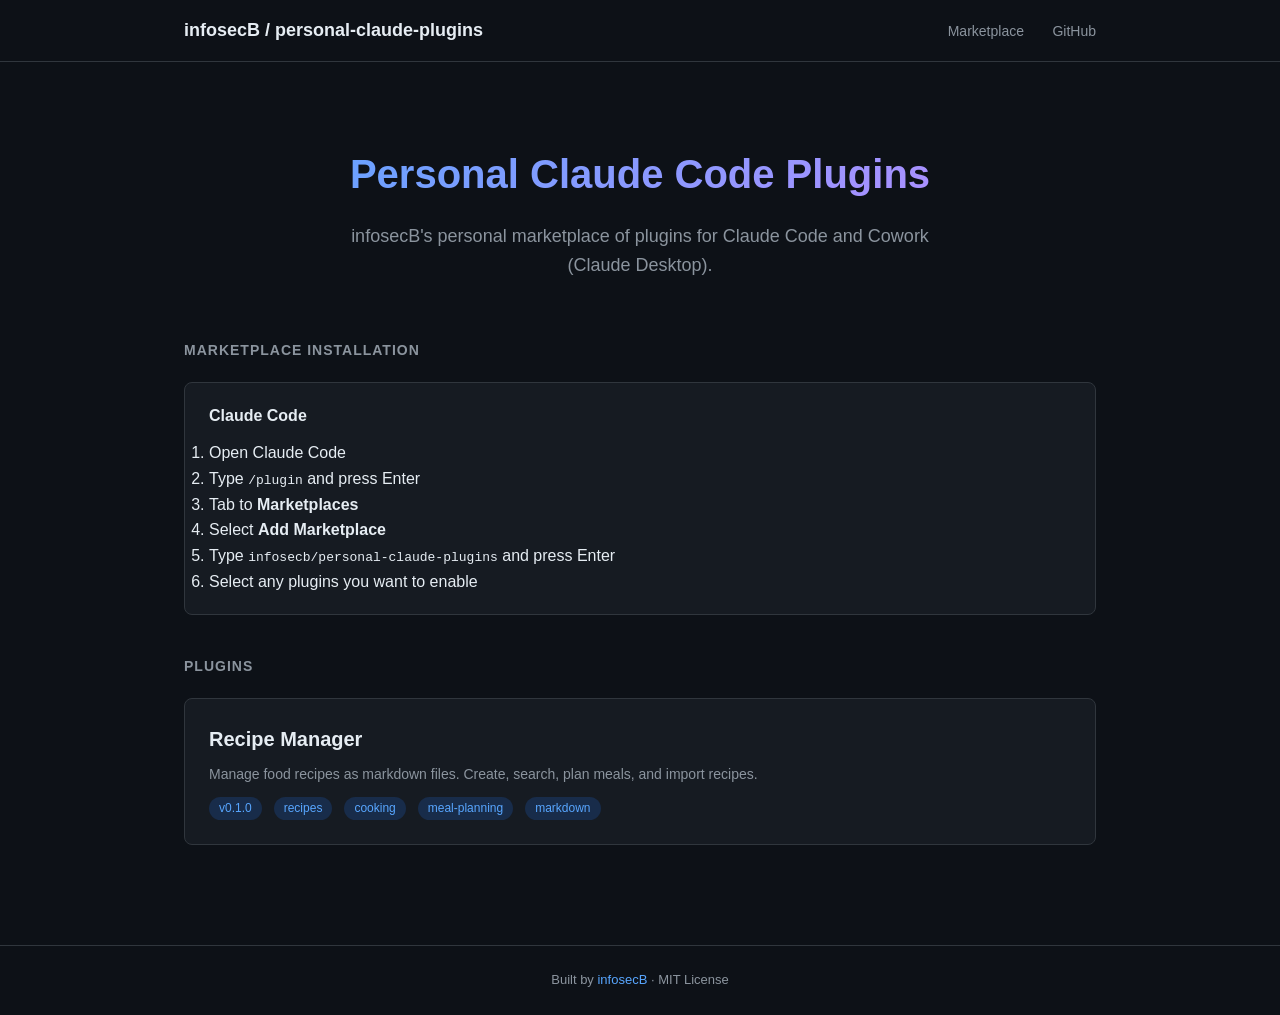
==== docs/index.html @ 0f13b1a0 "initial commit" ====
<!DOCTYPE html>
<html lang="en">
<head>
  <meta charset="UTF-8">
  <meta name="viewport" content="width=device-width, initial-scale=1.0">
  <title>infosecB's Personal Claude Code Plugins</title>
  <link rel="stylesheet" href="style.css">
</head>
<body>
  <header>
    <div class="container">
      <a href="./" class="logo">infosecB / personal-claude-plugins</a>
      <nav>
        <a href="./">Marketplace</a>
        <a href="https://github.com/infosecB/personal-claude-plugins">GitHub</a>
      </nav>
    </div>
  </header>

  <main class="container">
    <div class="hero">
      <h1>Personal Claude Code Plugins</h1>
      <p>infosecB's personal marketplace of plugins for Claude Code and Cowork (Claude Desktop).</p>
    </div>

    <div class="section-title">Marketplace Installation</div>
    <div class="install-box">
      <h3>Claude Code</h3>
      <ol>
        <li>Open Claude Code</li>
        <li>Type <code>/plugin</code> and press Enter</li>
        <li>Tab to <strong>Marketplaces</strong></li>
        <li>Select <strong>Add Marketplace</strong></li>
        <li>Type <code>infosecb/personal-claude-plugins</code> and press Enter</li>
        <li>Select any plugins you want to enable</li>
      </ol>
    </div>

    <div class="section-title">Plugins</div>
    <div class="plugin-grid">
      <div class="plugin-card">
        <h3><a href="recipe-manager.html">Recipe Manager</a></h3>
        <p>Manage food recipes as markdown files. Create, search, plan meals, and import recipes.</p>
        <div class="plugin-meta">
          <span class="tag">v0.1.0</span>
          <span class="tag">recipes</span>
          <span class="tag">cooking</span>
          <span class="tag">meal-planning</span>
          <span class="tag">markdown</span>
        </div>
      </div>
    </div>
  </main>

  <footer>
    <div class="container">
      Built by <a href="https://github.com/infosecB">infosecB</a> &middot; MIT License
    </div>
  </footer>
</body>
</html>
---- docs/style.css ----
:root {
  --bg: #0d1117;
  --surface: #161b22;
  --border: #30363d;
  --text: #e6edf3;
  --text-muted: #8b949e;
  --accent: #58a6ff;
  --accent-hover: #79c0ff;
  --tag-bg: #1f6feb33;
  --tag-text: #58a6ff;
  --green: #3fb950;
  --purple: #bc8cff;
  --max-width: 960px;
}

* { margin: 0; padding: 0; box-sizing: border-box; }

body {
  font-family: -apple-system, BlinkMacSystemFont, 'Segoe UI', Helvetica, Arial, sans-serif;
  background: var(--bg);
  color: var(--text);
  line-height: 1.6;
}

a { color: var(--accent); text-decoration: none; }
a:hover { color: var(--accent-hover); text-decoration: underline; }

/* Layout */
.container { max-width: var(--max-width); margin: 0 auto; padding: 0 24px; }

/* Header */
header {
  border-bottom: 1px solid var(--border);
  padding: 16px 0;
}
header .container {
  display: flex;
  align-items: center;
  justify-content: space-between;
}
header .logo {
  font-size: 18px;
  font-weight: 600;
  color: var(--text);
}
header nav a {
  margin-left: 24px;
  color: var(--text-muted);
  font-size: 14px;
}
header nav a:hover { color: var(--text); text-decoration: none; }

/* Hero */
.hero {
  text-align: center;
  padding: 80px 0 60px;
}
.hero h1 {
  font-size: 40px;
  font-weight: 700;
  margin-bottom: 16px;
  background: linear-gradient(135deg, var(--accent), var(--purple));
  -webkit-background-clip: text;
  -webkit-text-fill-color: transparent;
  background-clip: text;
}
.hero p {
  font-size: 18px;
  color: var(--text-muted);
  max-width: 600px;
  margin: 0 auto;
}

/* Plugin cards */
.plugin-grid {
  display: grid;
  grid-template-columns: 1fr;
  gap: 16px;
  padding-bottom: 60px;
}
.plugin-card {
  background: var(--surface);
  border: 1px solid var(--border);
  border-radius: 8px;
  padding: 24px;
  transition: border-color 0.2s;
}
.plugin-card:hover { border-color: var(--accent); }
.plugin-card h3 { font-size: 20px; margin-bottom: 8px; }
.plugin-card h3 a { color: var(--text); }
.plugin-card h3 a:hover { color: var(--accent); text-decoration: none; }
.plugin-card p { color: var(--text-muted); font-size: 14px; margin-bottom: 12px; }
.plugin-meta {
  display: flex;
  gap: 12px;
  flex-wrap: wrap;
}
.tag {
  display: inline-block;
  background: var(--tag-bg);
  color: var(--tag-text);
  padding: 2px 10px;
  border-radius: 12px;
  font-size: 12px;
}

/* Section headings */
.section-title {
  font-size: 14px;
  font-weight: 600;
  text-transform: uppercase;
  letter-spacing: 1px;
  color: var(--text-muted);
  margin-bottom: 20px;
}

/* Install box */
.install-box {
  background: var(--surface);
  border: 1px solid var(--border);
  border-radius: 8px;
  padding: 20px 24px;
  margin-bottom: 40px;
}
.install-box h3 {
  font-size: 16px;
  margin-bottom: 12px;
}
.install-box pre {
  background: var(--bg);
  border: 1px solid var(--border);
  border-radius: 6px;
  padding: 12px 16px;
  font-size: 14px;
  overflow-x: auto;
  color: var(--green);
  font-family: 'SF Mono', 'Fira Code', monospace;
}
.install-box p {
  color: var(--text-muted);
  font-size: 14px;
  margin-top: 8px;
}

/* Plugin detail page */
.page-header {
  padding: 48px 0 24px;
  border-bottom: 1px solid var(--border);
  margin-bottom: 40px;
}
.page-header h1 {
  font-size: 32px;
  font-weight: 700;
  margin-bottom: 8px;
}
.page-header p {
  color: var(--text-muted);
  font-size: 16px;
}

.skill-section {
  margin-bottom: 48px;
}
.skill-section h2 {
  font-size: 22px;
  font-weight: 600;
  margin-bottom: 8px;
  padding-bottom: 8px;
  border-bottom: 1px solid var(--border);
}
.skill-section h3 {
  font-size: 16px;
  font-weight: 600;
  margin: 20px 0 8px;
  color: var(--text);
}
.skill-section p, .skill-section li {
  color: var(--text-muted);
  font-size: 15px;
}
.skill-section ul, .skill-section ol {
  padding-left: 20px;
  margin: 8px 0;
}
.skill-section li { margin-bottom: 4px; }
.skill-section code {
  background: var(--bg);
  border: 1px solid var(--border);
  padding: 1px 6px;
  border-radius: 4px;
  font-size: 13px;
  font-family: 'SF Mono', 'Fira Code', monospace;
  color: var(--accent);
}
.skill-header {
  display: flex;
  align-items: center;
  gap: 12px;
  margin-bottom: 4px;
}
.skill-invoke {
  font-size: 13px;
  color: var(--green);
  font-family: 'SF Mono', 'Fira Code', monospace;
  background: var(--bg);
  border: 1px solid var(--border);
  padding: 2px 8px;
  border-radius: 4px;
}

/* Recipe format */
.format-table {
  width: 100%;
  border-collapse: collapse;
  margin: 16px 0;
  font-size: 14px;
}
.format-table th, .format-table td {
  text-align: left;
  padding: 8px 12px;
  border-bottom: 1px solid var(--border);
}
.format-table th {
  color: var(--text);
  font-weight: 600;
}
.format-table td {
  color: var(--text-muted);
}

/* Footer */
footer {
  border-top: 1px solid var(--border);
  padding: 24px 0;
  text-align: center;
  color: var(--text-muted);
  font-size: 13px;
  margin-top: 40px;
}

/* Breadcrumb */
.breadcrumb {
  padding: 12px 0;
  font-size: 14px;
  color: var(--text-muted);
}
.breadcrumb a { color: var(--text-muted); }
.breadcrumb a:hover { color: var(--accent); }
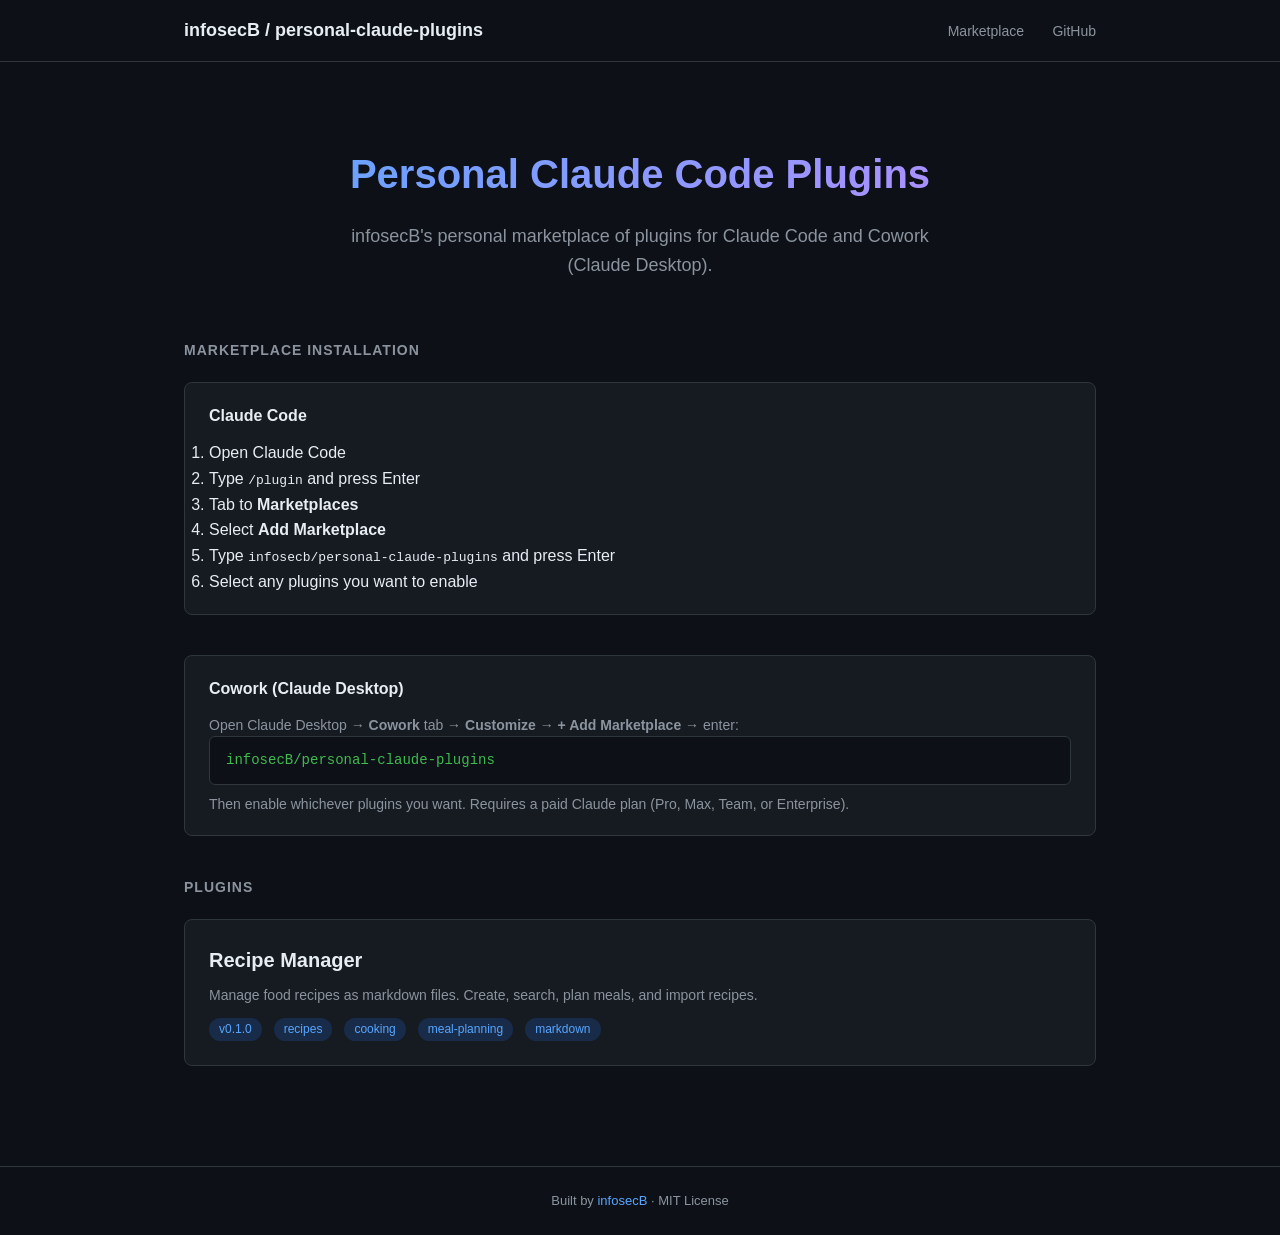
==== commit b27ea3db: "fix docs" ====
--- a/docs/index.html
+++ b/docs/index.html
@@ -35,6 +35,12 @@
         <li>Select any plugins you want to enable</li>
       </ol>
     </div>
+    <div class="install-box">
+      <h3>Cowork (Claude Desktop)</h3>
+      <p>Open Claude Desktop &rarr; <strong>Cowork</strong> tab &rarr; <strong>Customize</strong> &rarr; <strong>+ Add Marketplace</strong> &rarr; enter:</p>
+      <pre>infosecB/personal-claude-plugins</pre>
+      <p>Then enable whichever plugins you want. Requires a paid Claude plan (Pro, Max, Team, or Enterprise).</p>
+      </div>
 
     <div class="section-title">Plugins</div>
     <div class="plugin-grid">
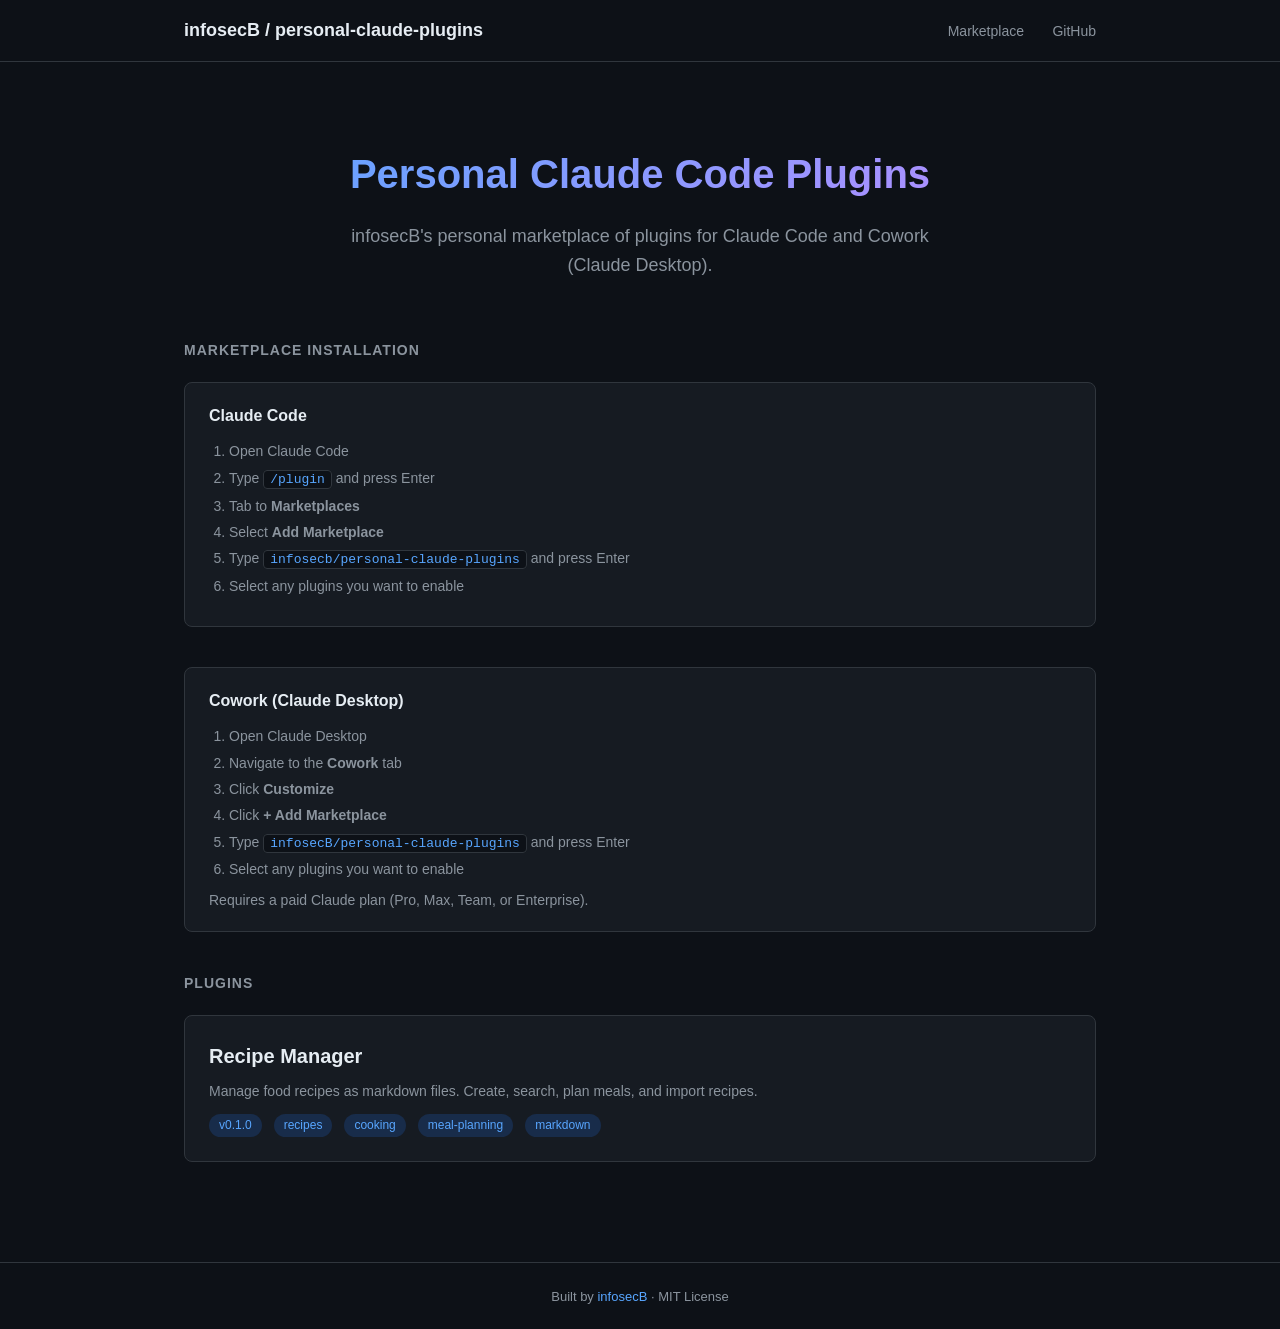
==== commit 3fe55006: "update docs" ====
--- a/docs/index.html
+++ b/docs/index.html
@@ -37,10 +37,16 @@
     </div>
     <div class="install-box">
       <h3>Cowork (Claude Desktop)</h3>
-      <p>Open Claude Desktop &rarr; <strong>Cowork</strong> tab &rarr; <strong>Customize</strong> &rarr; <strong>+ Add Marketplace</strong> &rarr; enter:</p>
-      <pre>infosecB/personal-claude-plugins</pre>
-      <p>Then enable whichever plugins you want. Requires a paid Claude plan (Pro, Max, Team, or Enterprise).</p>
-      </div>
+      <ol>
+        <li>Open Claude Desktop</li>
+        <li>Navigate to the <strong>Cowork</strong> tab</li>
+        <li>Click <strong>Customize</strong></li>
+        <li>Click <strong>+ Add Marketplace</strong></li>
+        <li>Type <code>infosecB/personal-claude-plugins</code> and press Enter</li>
+        <li>Select any plugins you want to enable</li>
+      </ol>
+      <p>Requires a paid Claude plan (Pro, Max, Team, or Enterprise).</p>
+    </div>
 
     <div class="section-title">Plugins</div>
     <div class="plugin-grid">
--- a/docs/style.css
+++ b/docs/style.css
@@ -136,6 +136,24 @@
   color: var(--green);
   font-family: 'SF Mono', 'Fira Code', monospace;
 }
+.install-box ol, .install-box ul {
+  padding-left: 20px;
+  margin: 8px 0;
+}
+.install-box li {
+  color: var(--text-muted);
+  font-size: 14px;
+  margin-bottom: 4px;
+}
+.install-box code {
+  background: var(--bg);
+  border: 1px solid var(--border);
+  padding: 1px 6px;
+  border-radius: 4px;
+  font-size: 13px;
+  font-family: 'SF Mono', 'Fira Code', monospace;
+  color: var(--accent);
+}
 .install-box p {
   color: var(--text-muted);
   font-size: 14px;
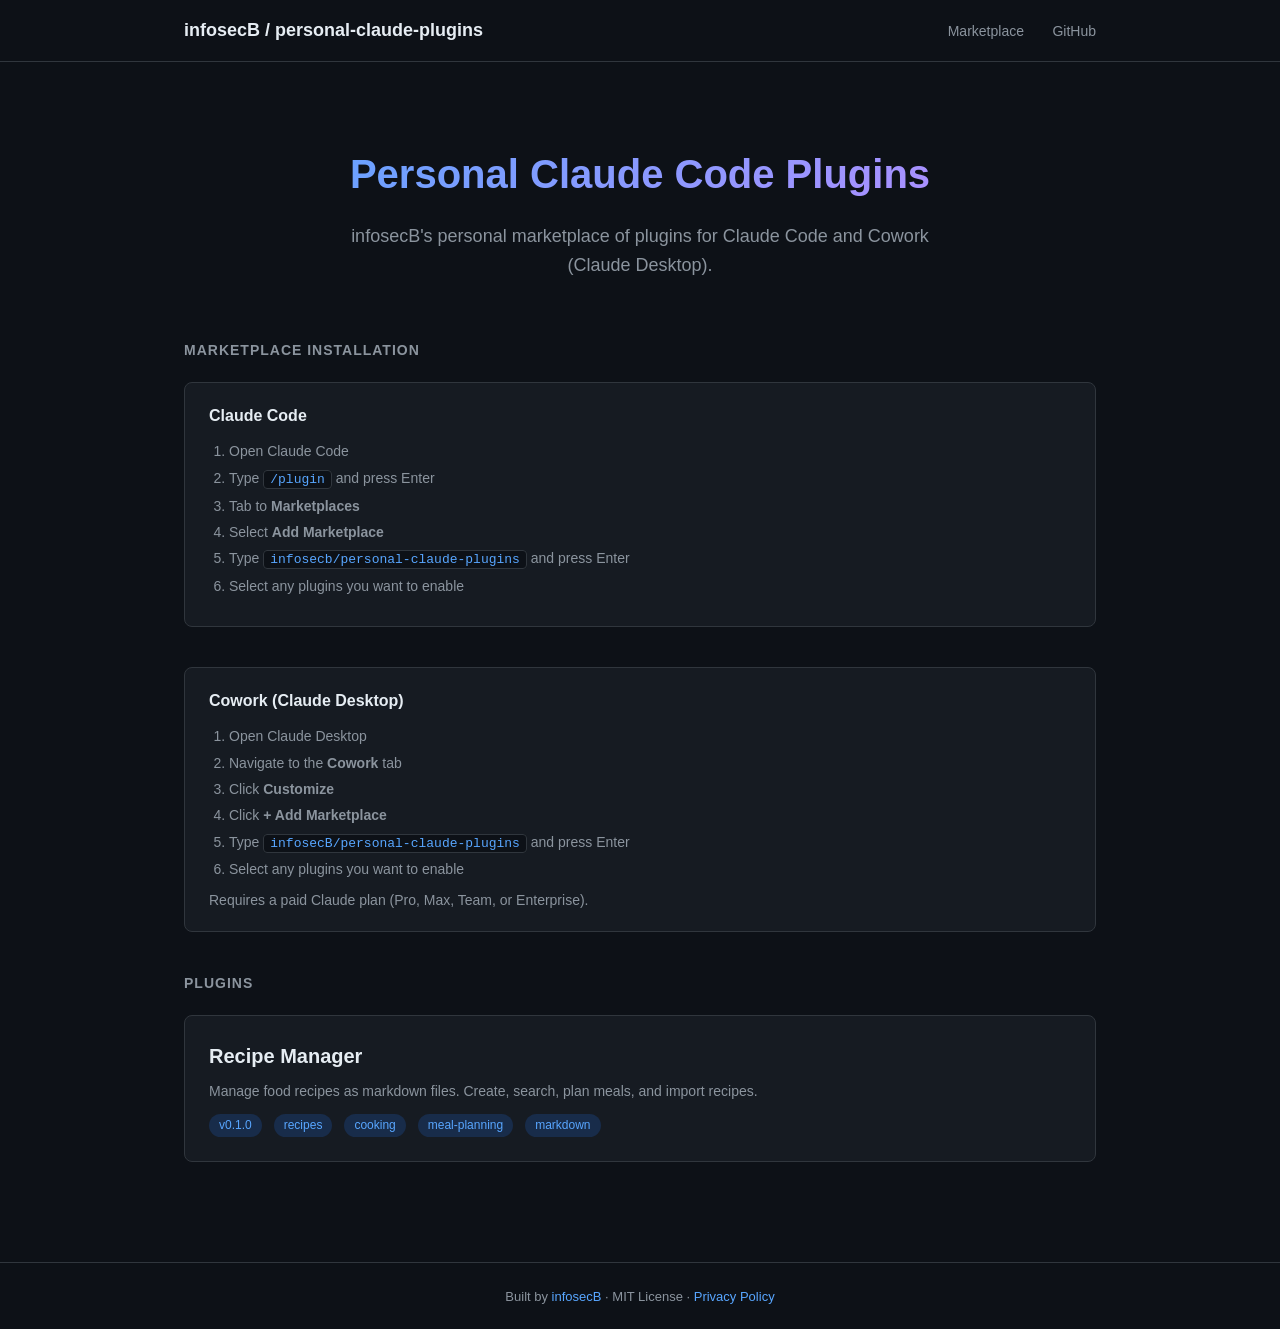
==== commit 373c55c4: "add privacy policy" ====
--- a/docs/index.html
+++ b/docs/index.html
@@ -66,7 +66,7 @@
 
   <footer>
     <div class="container">
-      Built by <a href="https://github.com/infosecB">infosecB</a> &middot; MIT License
+      Built by <a href="https://github.com/infosecB">infosecB</a> &middot; MIT License &middot; <a href="privacy.html">Privacy Policy</a>
     </div>
   </footer>
 </body>
